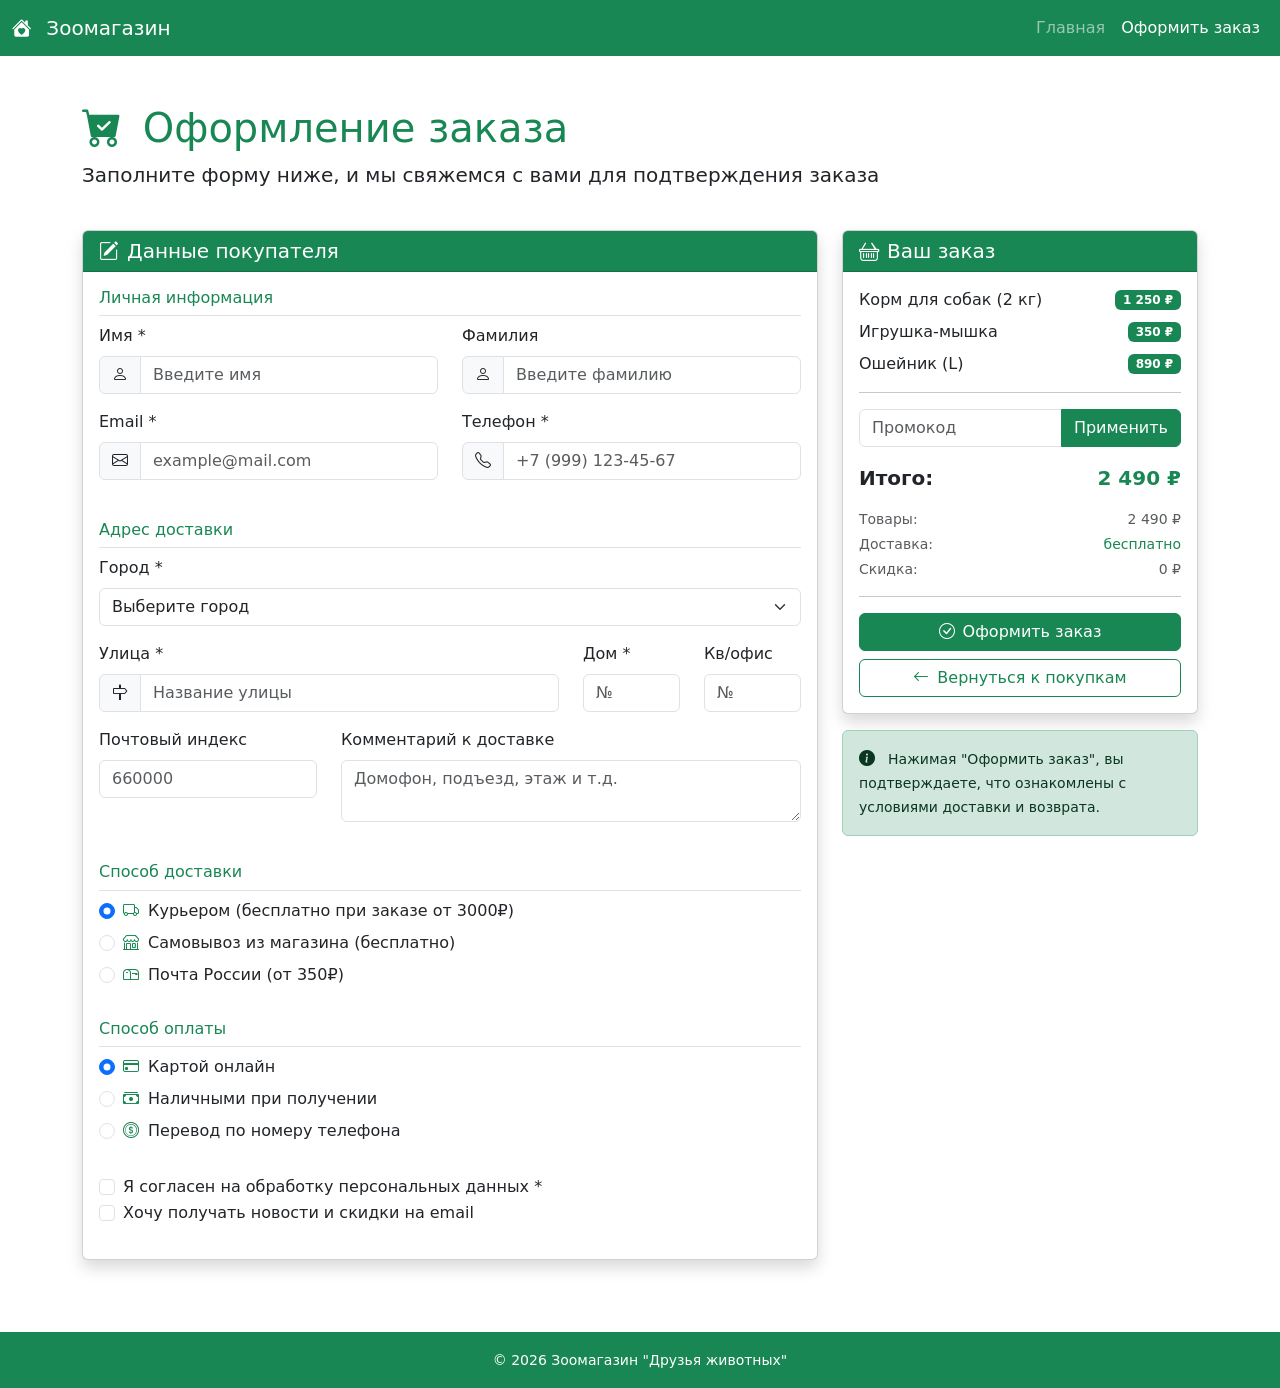
==== web/order.html @ 7628c97e "Add files via upload" ====
<!DOCTYPE html>
<html lang="ru">
<head>
    <meta charset="UTF-8">
    <meta name="viewport" content="width=device-width, initial-scale=1.0">
    <title>Оформление заказа | Зоомагазин</title>
    
    <!-- Bootstrap CSS -->
    <link href="https://cdn.jsdelivr.net/npm/bootstrap@5.3.8/dist/css/bootstrap.min.css" rel="stylesheet">
    
    <!-- Bootstrap Icons -->
    <link rel="stylesheet" href="https://cdn.jsdelivr.net/npm/bootstrap-icons@1.11.3/font/bootstrap-icons.min.css">
    
    <!-- Кастомные стили -->
    <link rel="stylesheet" href="custom.css" id="theme-stylesheet">
</head>
<body>

<!-- Навигация (такая же как на главной) -->
<nav class="navbar navbar-expand-lg navbar-dark bg-success">
    <div class="container-fluid">
        <a class="navbar-brand" href="index.html">
            <i class="bi bi-house-heart-fill me-2"></i>
            Зоомагазин
        </a>
        <button class="navbar-toggler" type="button" data-bs-toggle="collapse" data-bs-target="#navbarNav">
            <span class="navbar-toggler-icon"></span>
        </button>
        <div class="collapse navbar-collapse" id="navbarNav">
            <ul class="navbar-nav ms-auto">
                <li class="nav-item">
                    <a class="nav-link" href="index.html">Главная</a>
                </li>
                <li class="nav-item">
                    <a class="nav-link active" href="order.html">Оформить заказ</a>
                </li>
            </ul>
        </div>
    </div>
</nav>

<!-- Основной контейнер -->
<main class="container my-5">
    <div class="row">
        <div class="col-12 mb-4">
            <h1 class="text-success">
                <i class="bi bi-cart-check-fill me-2"></i>
                Оформление заказа
            </h1>
            <p class="lead">Заполните форму ниже, и мы свяжемся с вами для подтверждения заказа</p>
        </div>
    </div>

    <div class="row">
        <!-- Форма заказа (левая колонка) -->
        <div class="col-lg-8 mb-4">
            <div class="card shadow">
                <div class="card-header bg-success text-white">
                    <h5 class="mb-0"><i class="bi bi-pencil-square me-2"></i>Данные покупателя</h5>
                </div>
                <div class="card-body">
                    <form>
                        <!-- Личные данные -->
                        <div class="row mb-4">
                            <div class="col-12">
                                <h6 class="text-success border-bottom pb-2">Личная информация</h6>
                            </div>
                            
                            <div class="col-md-6 mb-3">
                                <label class="form-label">Имя *</label>
                                <div class="input-group">
                                    <span class="input-group-text"><i class="bi bi-person"></i></span>
                                    <input type="text" class="form-control" placeholder="Введите имя" required>
                                </div>
                            </div>
                            
                            <div class="col-md-6 mb-3">
                                <label class="form-label">Фамилия</label>
                                <div class="input-group">
                                    <span class="input-group-text"><i class="bi bi-person"></i></span>
                                    <input type="text" class="form-control" placeholder="Введите фамилию">
                                </div>
                            </div>
                            
                            <div class="col-md-6 mb-3">
                                <label class="form-label">Email *</label>
                                <div class="input-group">
                                    <span class="input-group-text"><i class="bi bi-envelope"></i></span>
                                    <input type="email" class="form-control" placeholder="example@mail.com" required>
                                </div>
                            </div>
                            
                            <div class="col-md-6 mb-3">
                                <label class="form-label">Телефон *</label>
                                <div class="input-group">
                                    <span class="input-group-text"><i class="bi bi-telephone"></i></span>
                                    <input type="tel" class="form-control" placeholder="+7 (999) 123-45-67" required>
                                </div>
                            </div>
                        </div>
                        
                        <!-- Адрес доставки -->
                        <div class="row mb-4">
                            <div class="col-12">
                                <h6 class="text-success border-bottom pb-2">Адрес доставки</h6>
                            </div>
                            
                            <div class="col-12 mb-3">
                                <label class="form-label">Город *</label>
                                <select class="form-select" required>
                                    <option value="">Выберите город</option>
                                    <option>Красноярск</option>
                                    <option>Москва</option>
                                    <option>Санкт-Петербург</option>
                                    <option>Новосибирск</option>
                                </select>
                            </div>
                            
                            <div class="col-md-8 mb-3">
                                <label class="form-label">Улица *</label>
                                <div class="input-group">
                                    <span class="input-group-text"><i class="bi bi-signpost"></i></span>
                                    <input type="text" class="form-control" placeholder="Название улицы" required>
                                </div>
                            </div>
                            
                            <div class="col-md-2 mb-3">
                                <label class="form-label">Дом *</label>
                                <input type="text" class="form-control" placeholder="№" required>
                            </div>
                            
                            <div class="col-md-2 mb-3">
                                <label class="form-label">Кв/офис</label>
                                <input type="text" class="form-control" placeholder="№">
                            </div>
                            
                            <div class="col-md-4 mb-3">
                                <label class="form-label">Почтовый индекс</label>
                                <input type="text" class="form-control" placeholder="660000">
                            </div>
                            
                            <div class="col-md-8 mb-3">
                                <label class="form-label">Комментарий к доставке</label>
                                <textarea class="form-control" rows="2" placeholder="Домофон, подъезд, этаж и т.д."></textarea>
                            </div>
                        </div>
                        
                        <!-- Способ доставки -->
                        <div class="row mb-4">
                            <div class="col-12">
                                <h6 class="text-success border-bottom pb-2">Способ доставки</h6>
                            </div>
                            
                            <div class="col-12">
                                <div class="form-check mb-2">
                                    <input class="form-check-input" type="radio" name="delivery" id="delivery1" checked>
                                    <label class="form-check-label" for="delivery1">
                                        <i class="bi bi-truck text-success me-1"></i>
                                        Курьером (бесплатно при заказе от 3000₽)
                                    </label>
                                </div>
                                <div class="form-check mb-2">
                                    <input class="form-check-input" type="radio" name="delivery" id="delivery2">
                                    <label class="form-check-label" for="delivery2">
                                        <i class="bi bi-shop text-success me-1"></i>
                                        Самовывоз из магазина (бесплатно)
                                    </label>
                                </div>
                                <div class="form-check mb-2">
                                    <input class="form-check-input" type="radio" name="delivery" id="delivery3">
                                    <label class="form-check-label" for="delivery3">
                                        <i class="bi bi-mailbox text-success me-1"></i>
                                        Почта России (от 350₽)
                                    </label>
                                </div>
                            </div>
                        </div>
                        
                        <!-- Способ оплаты -->
                        <div class="row mb-4">
                            <div class="col-12">
                                <h6 class="text-success border-bottom pb-2">Способ оплаты</h6>
                            </div>
                            
                            <div class="col-12">
                                <div class="form-check mb-2">
                                    <input class="form-check-input" type="radio" name="payment" id="payment1" checked>
                                    <label class="form-check-label" for="payment1">
                                        <i class="bi bi-credit-card text-success me-1"></i>
                                        Картой онлайн
                                    </label>
                                </div>
                                <div class="form-check mb-2">
                                    <input class="form-check-input" type="radio" name="payment" id="payment2">
                                    <label class="form-check-label" for="payment2">
                                        <i class="bi bi-cash-stack text-success me-1"></i>
                                        Наличными при получении
                                    </label>
                                </div>
                                <div class="form-check mb-2">
                                    <input class="form-check-input" type="radio" name="payment" id="payment3">
                                    <label class="form-check-label" for="payment3">
                                        <i class="bi bi-coin text-success me-1"></i>
                                        Перевод по номеру телефона
                                    </label>
                                </div>
                            </div>
                        </div>
                        
                        <!-- Чекбоксы согласия -->
                        <div class="row mb-3">
                            <div class="col-12">
                                <div class="form-check">
                                    <input class="form-check-input" type="checkbox" id="agree1" required>
                                    <label class="form-check-label" for="agree1">
                                        Я согласен на обработку персональных данных *
                                    </label>
                                </div>
                                <div class="form-check">
                                    <input class="form-check-input" type="checkbox" id="agree2">
                                    <label class="form-check-label" for="agree2">
                                        Хочу получать новости и скидки на email
                                    </label>
                                </div>
                            </div>
                        </div>
                    </form>
                </div>
            </div>
        </div>
        
        <!-- Корзина и итог (правая колонка) -->
        <div class="col-lg-4">
            <div class="card shadow">
                <div class="card-header bg-success text-white">
                    <h5 class="mb-0"><i class="bi bi-basket me-2"></i>Ваш заказ</h5>
                </div>
                <div class="card-body">
                    <!-- Товары в корзине -->
                    <div class="d-flex justify-content-between align-items-center mb-2">
                        <span>Корм для собак (2 кг)</span>
                        <span class="badge bg-success">1 250 ₽</span>
                    </div>
                    <div class="d-flex justify-content-between align-items-center mb-2">
                        <span>Игрушка-мышка</span>
                        <span class="badge bg-success">350 ₽</span>
                    </div>
                    <div class="d-flex justify-content-between align-items-center mb-3">
                        <span>Ошейник (L)</span>
                        <span class="badge bg-success">890 ₽</span>
                    </div>
                    
                    <hr>
                    
                    <!-- Промокод -->
                    <div class="input-group mb-3">
                        <input type="text" class="form-control" placeholder="Промокод">
                        <button class="btn btn-success" type="button">Применить</button>
                    </div>
                    
                    <!-- Итоговая сумма -->
                    <div class="d-flex justify-content-between fw-bold fs-5 mb-3">
                        <span>Итого:</span>
                        <span class="text-success">2 490 ₽</span>
                    </div>
                    
                    <div class="d-flex justify-content-between text-muted small mb-1">
                        <span>Товары:</span>
                        <span>2 490 ₽</span>
                    </div>
                    <div class="d-flex justify-content-between text-muted small mb-1">
                        <span>Доставка:</span>
                        <span class="text-success">бесплатно</span>
                    </div>
                    <div class="d-flex justify-content-between text-muted small mb-3">
                        <span>Скидка:</span>
                        <span>0 ₽</span>
                    </div>
                    
                    <hr>
                    
                    <!-- Кнопки оформления -->
                    <button class="btn btn-success w-100 mb-2" onclick="alert('Заказ оформлен! (демонстрация)')">
                        <i class="bi bi-check-circle me-2"></i>Оформить заказ
                    </button>
                    <button class="btn btn-outline-success w-100" onclick="history.back()">
                        <i class="bi bi-arrow-left me-2"></i>Вернуться к покупкам
                    </button>
                </div>
            </div>
            
            <!-- Информационный блок -->
            <div class="alert alert-success mt-3">
                <i class="bi bi-info-circle-fill me-2"></i>
                <small>Нажимая "Оформить заказ", вы подтверждаете, что ознакомлены с условиями доставки и возврата.</small>
            </div>
        </div>
    </div>
</main>

<!-- Футер -->
<footer class="bg-success text-white py-3 mt-5">
    <div class="container text-center">
        <small>© 2026 Зоомагазин "Друзья животных"</small>
    </div>
</footer>

<!-- Bootstrap JS -->
<script src="https://cdn.jsdelivr.net/npm/bootstrap@5.3.8/dist/js/bootstrap.bundle.min.js"></script>

<!-- Скрипт для темы -->
<script>
    function setTheme(theme) {
        const stylesheet = document.getElementById('theme-stylesheet');
        stylesheet.href = theme === 'dark' ? 'custom-dark.css' : 'custom.css';
        localStorage.setItem('site-theme', theme);
    }
    
    window.onload = () => {
        const saved = localStorage.getItem('site-theme');
        if (saved === 'dark') {
            document.getElementById('theme-stylesheet').href = 'custom-dark.css';
        }
    };
</script>

</body>
</html>
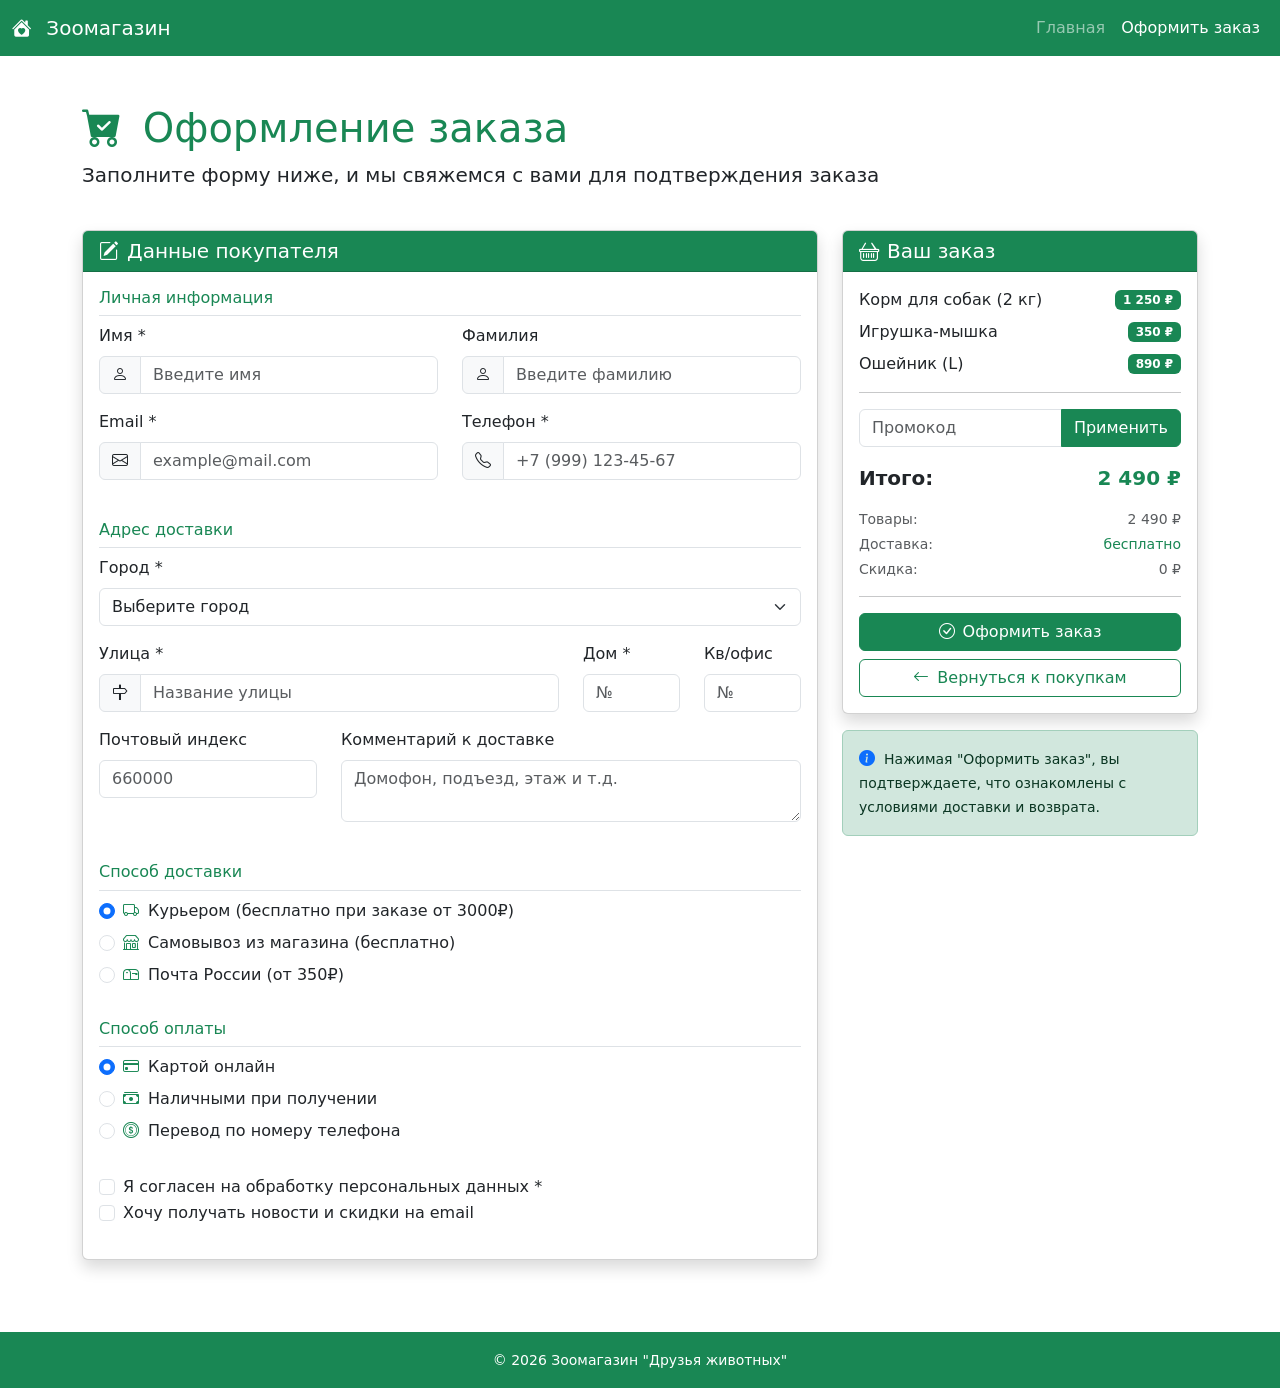
==== commit 889d1bf4: "Add files via upload" ====
--- a/web/order.html
+++ b/web/order.html
@@ -52,7 +52,7 @@
     </div>
 
     <div class="row">
-        <!-- Форма заказа (левая колонка) -->
+        <!--(левая колонка)-->
         <div class="col-lg-8 mb-4">
             <div class="card shadow">
                 <div class="card-header bg-success text-white">
@@ -291,7 +291,9 @@
             
             <!-- Информационный блок -->
             <div class="alert alert-success mt-3">
-                <i class="bi bi-info-circle-fill me-2"></i>
+                <a href="#" class="text-decoration-none" role="button">
+                <i class="bi bi-info-circle-fill me-1"></i>
+                </a>
                 <small>Нажимая "Оформить заказ", вы подтверждаете, что ознакомлены с условиями доставки и возврата.</small>
             </div>
         </div>
